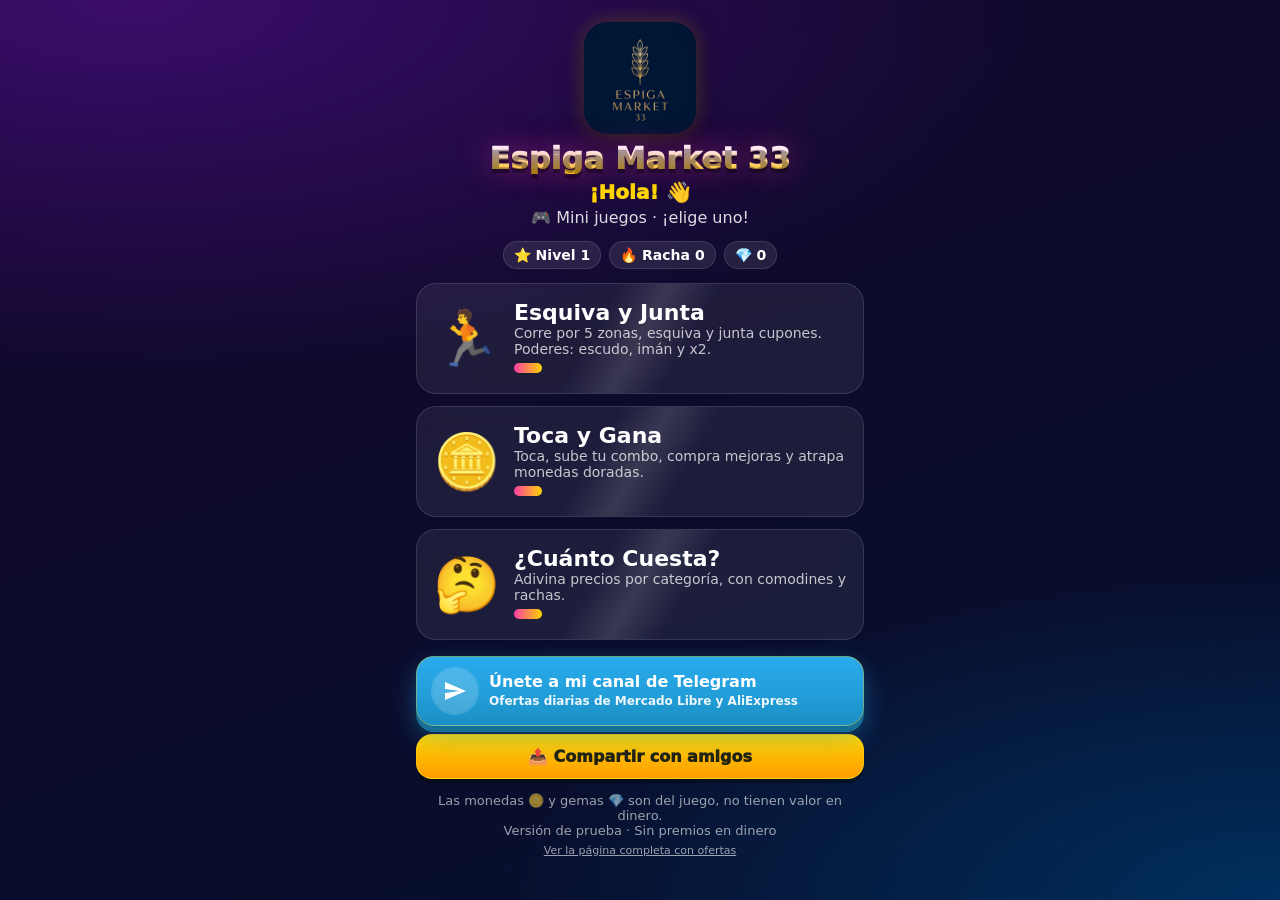
==== tg/index.html @ 1d0ddfe8 "Mini juegos de Telegram" ====
<!doctype html><html lang="es" data-tg-page="hub"><head><meta charset="utf-8"><meta name="viewport" content="width=device-width,initial-scale=1,maximum-scale=1,user-scalable=no,viewport-fit=cover"><meta name="theme-color" content="#14062b"><title>Mini juegos · Espiga Market 33</title><link rel="icon" type="image/png" href="../img/logo.png"><link rel="apple-touch-icon" href="../img/logo.png"><link rel="stylesheet" href="../motor.css"><link rel="stylesheet" href="tg.css"><script src="https://telegram.org/js/telegram-web-app.js"></script><script src="tg.js"></script>
<style>.gm{display:flex;align-items:center;gap:14px;text-align:left;color:#fff;text-decoration:none;position:relative;overflow:hidden;transition:transform .1s}.gm:active{transform:scale(.97)}.gm .e{font-size:54px;animation:floaty 2.4s ease-in-out infinite}.gm h2{font-size:22px}.gm p{opacity:.75;font-size:14px}.gm .rec{display:inline-block;margin-top:6px;font-size:12px;font-weight:900;color:var(--y,#FFD400)}.gm::before{content:"";position:absolute;inset:0;background:linear-gradient(120deg,transparent 40%,rgba(255,255,255,.12),transparent 60%);animation:shine2 3.5s infinite}@keyframes shine2{from{transform:translateX(-100%)}to{transform:translateX(100%)}}.stats{display:flex;justify-content:center;gap:8px;margin:14px 0;flex-wrap:wrap}</style></head>
<body><div class="wrap" style="text-align:center;padding-top:22px">
<img class="logo-lg" src="../img/logo.png" alt="Espiga Market 33" width="96" height="96"><div class="title" style="font-size:30px">Espiga Market 33</div>
<div class="tgx-hola" id="tgHola">¡Hola! 👋</div><p style="opacity:.85;margin-top:4px">🎮 Mini juegos · ¡elige uno!</p>
<div class="stats" id="st"></div>
<a class="card gm" href="esquiva.html"><div class="e">🏃</div><div><h2>Esquiva y Junta</h2><p>Corre por 5 zonas, esquiva y junta cupones. Poderes: escudo, imán y x2.</p><span class="rec" id="r-esquiva"></span></div></a>
<a class="card gm" href="toca.html"><div class="e" style="animation-delay:.3s">🪙</div><div><h2>Toca y Gana</h2><p>Toca, sube tu combo, compra mejoras y atrapa monedas doradas.</p><span class="rec" id="r-toca"></span></div></a>
<a class="card gm" href="cuanto.html"><div class="e" style="animation-delay:.6s">🤔</div><div><h2>¿Cuánto Cuesta?</h2><p>Adivina precios por categoría, con comodines y rachas.</p><span class="rec" id="r-cuanto"></span></div></a>
<a class="tg-btn" href="https://t.me/espigamarket33" target="_blank" rel="noopener"><span class="tg-ico" aria-hidden="true"><svg viewBox="0 0 24 24" fill="currentColor"><path d="M2.01 21 23 12 2.01 3 2 10l15 2-15 2z"/></svg></span><span class="tg-txt"><strong>Únete a mi canal de Telegram</strong><small>Ofertas diarias de Mercado Libre y AliExpress</small></span></a>
<button type="button" class="tgx-share" onclick="TG.compartir()">📤 Compartir con amigos</button>
<p class="muted" style="margin-top:14px">Las monedas 🪙 y gemas 💎 son del juego, no tienen valor en dinero.<br>Versión de prueba · Sin premios en dinero</p>
<p class="muted" style="font-size:11px;margin-top:6px"><a href="https://espigamarket33.github.io/" target="_blank" rel="noopener" style="color:inherit">Ver la página completa con ofertas</a></p></div>
<script>(function(){
function ld(k){try{return JSON.parse(localStorage.getItem('shv2_'+k)||'null')}catch(e){return null}}
function draw(){var p=ld('profile')||{};document.getElementById('st').innerHTML='<span class="pill">⭐ Nivel '+(p.lvl||1)+'</span><span class="pill">🔥 Racha '+(p.streak||0)+'</span><span class="pill">💎 '+(p.gems||0)+'</span>';
 ['esquiva','toca','cuanto'].forEach(function(id){var g=ld('g_'+id),b=0;if(g&&g.lb)Object.keys(g.lb).forEach(function(k){var l=g.lb[k];if(l&&l[0]&&l[0].s>b)b=l[0].s});var el=document.getElementById('r-'+id);if(el)el.textContent=b?'🏆 Tu récord: '+Number(b).toLocaleString('es-MX'):''})}
draw();addEventListener('pageshow',draw);
document.querySelectorAll('.gm').forEach(function(a){a.addEventListener('click',function(){TG.haptic('medium')})});
})()</script>
</body></html>
---- motor.css ----
/* Espiga Market 33 · motor de juegos v2 */
:root{--y:#FFD400;--p:#ff3ea5;--c:#29e6ff;--g:#3dff8a;--bg1:#14062b;--bg2:#05112e;--card:rgba(255,255,255,.07);--line:rgba(255,255,255,.12)}
*{box-sizing:border-box;margin:0;padding:0;-webkit-tap-highlight-color:transparent;user-select:none;-webkit-user-select:none}
html,body{height:100%;color:#fff;font-family:system-ui,-apple-system,"Segoe UI",Roboto,sans-serif;overscroll-behavior:none}
body{background:radial-gradient(120% 70% at 10% 0%,#3a0d6b 0%,transparent 60%),radial-gradient(100% 60% at 100% 100%,#002f5e 0%,transparent 60%),linear-gradient(160deg,var(--bg1),var(--bg2));background-attachment:fixed;overflow-x:hidden}
.brand{font-weight:900;letter-spacing:1px;background:linear-gradient(90deg,var(--y),#ff9d00,var(--p));-webkit-background-clip:text;background-clip:text;color:transparent;filter:drop-shadow(0 0 8px rgba(255,212,0,.35))}
.logo{width:42px;height:42px;border-radius:10px;object-fit:cover;flex:none;box-shadow:0 0 12px rgba(255,212,0,.25)}
.logo-lg{width:112px;height:112px;border-radius:24px;margin:0 auto 10px;display:block;object-fit:cover;box-shadow:0 8px 28px rgba(0,0,0,.35),0 0 20px rgba(255,212,0,.25)}
.brand-row{display:flex;align-items:center;justify-content:center;gap:10px;margin-top:6px}
.title{font-size:38px;font-weight:1000;line-height:1;letter-spacing:.5px;text-shadow:0 4px 0 rgba(0,0,0,.35),0 0 30px rgba(255,62,165,.5);background:linear-gradient(180deg,#fff 20%,var(--y));-webkit-background-clip:text;background-clip:text;color:transparent;animation:pulseT 2.4s ease-in-out infinite}
@keyframes pulseT{50%{transform:scale(1.04)}}
.btn{display:inline-flex;align-items:center;justify-content:center;gap:8px;background:linear-gradient(180deg,#ffe766,var(--y) 50%,#ffb800);color:#2a1600;border:0;border-radius:18px;padding:15px 26px;font-size:20px;font-weight:900;cursor:pointer;text-decoration:none;box-shadow:0 6px 0 #b37400,0 10px 24px rgba(255,190,0,.35);transition:transform .08s,box-shadow .08s;position:relative;overflow:hidden}
.btn:active{transform:translateY(4px);box-shadow:0 2px 0 #b37400,0 4px 10px rgba(255,190,0,.3)}
.btn::after{content:"";position:absolute;top:0;left:-60%;width:40%;height:100%;background:linear-gradient(90deg,transparent,rgba(255,255,255,.6),transparent);transform:skewX(-20deg);animation:shine 2.8s infinite}
@keyframes shine{0%,60%{left:-60%}100%{left:130%}}
.btn.big{font-size:24px;padding:18px 34px;width:100%}
.btn.sec{background:linear-gradient(180deg,#5a4b8a,#3a2d66);color:#fff;box-shadow:0 6px 0 #1f1640,0 10px 20px rgba(0,0,0,.3)}
.btn.sec::after{display:none}
.btn.sm{font-size:15px;padding:9px 14px;border-radius:14px;box-shadow:0 4px 0 #b37400}
.btn.sec.sm{box-shadow:0 4px 0 #1f1640}
.btn[disabled]{filter:grayscale(.8) brightness(.7);pointer-events:none}
.card{background:var(--card);border:1px solid var(--line);border-radius:20px;padding:16px;margin:12px 0;backdrop-filter:blur(8px);-webkit-backdrop-filter:blur(8px)}
.hidden{display:none!important}
.muted{opacity:.6;font-size:13px}
/* barra superior */
#sbar{position:sticky;top:0;z-index:40;display:flex;align-items:center;gap:8px;padding:8px 12px;background:linear-gradient(180deg,rgba(10,4,25,.92),rgba(10,4,25,.6));backdrop-filter:blur(10px);-webkit-backdrop-filter:blur(10px);border-bottom:1px solid var(--line)}
#sbar.fixed{position:fixed;left:0;right:0}
#sbar .lv{flex:1;display:flex;align-items:center;gap:8px;min-width:0}
#sbar .lvb{width:34px;height:34px;border-radius:50%;display:grid;place-items:center;font-weight:1000;font-size:15px;background:conic-gradient(var(--y) var(--pct,0%),rgba(255,255,255,.15) 0);position:relative;flex:none}
#sbar .lvb span{position:absolute;inset:3px;border-radius:50%;background:#1b0f38;display:grid;place-items:center}
#sbar .xpw{flex:1;min-width:0}
#sbar .xpt{font-size:11px;opacity:.8;white-space:nowrap;overflow:hidden;text-overflow:ellipsis}
#sbar .xpbar{height:8px;border-radius:6px;background:rgba(255,255,255,.12);overflow:hidden;margin-top:3px}
#sbar .xpbar div{height:100%;width:0;background:linear-gradient(90deg,var(--c),var(--g));box-shadow:0 0 10px var(--c);transition:width .6s cubic-bezier(.2,.9,.3,1.2)}
.pill{display:inline-flex;align-items:center;gap:4px;background:rgba(255,255,255,.09);border:1px solid var(--line);border-radius:999px;padding:5px 10px;font-weight:900;font-size:14px;white-space:nowrap}
.pill.btnp{cursor:pointer}
.bump{animation:bump .4s}
@keyframes bump{30%{transform:scale(1.35)}}
/* modales */
.modal{position:fixed;inset:0;z-index:60;display:flex;align-items:center;justify-content:center;padding:18px;background:rgba(5,0,15,.72);backdrop-filter:blur(6px);-webkit-backdrop-filter:blur(6px);animation:fadeIn .2s}
.modal .box{width:100%;max-width:420px;max-height:88vh;overflow:auto;background:linear-gradient(170deg,#2a1257,#120a2e);border:1px solid rgba(255,255,255,.18);border-radius:26px;padding:22px 18px;text-align:center;box-shadow:0 20px 60px rgba(0,0,0,.6),0 0 40px rgba(255,62,165,.25);animation:popIn .35s cubic-bezier(.2,1.4,.4,1)}
.modal h2{font-size:26px;font-weight:1000;margin-bottom:6px}
.modal .x{position:sticky;top:0;float:right;background:rgba(255,255,255,.12);border:0;color:#fff;width:34px;height:34px;border-radius:50%;font-size:18px;cursor:pointer}
@keyframes fadeIn{from{opacity:0}}
@keyframes popIn{from{transform:scale(.6);opacity:0}}
.big-emoji{font-size:80px;line-height:1.1;display:inline-block;animation:floaty 2s ease-in-out infinite}
@keyframes floaty{50%{transform:translateY(-8px) rotate(3deg)}}
/* recompensas diarias */
.days{display:grid;grid-template-columns:repeat(4,1fr);gap:8px;margin:14px 0}
.day{border-radius:14px;padding:8px 2px;background:rgba(255,255,255,.07);border:2px solid transparent;font-size:12px;font-weight:800}
.day b{display:block;font-size:22px;margin:2px 0}
.day.done{opacity:.45}
.day.now{border-color:var(--y);background:rgba(255,212,0,.15);box-shadow:0 0 18px rgba(255,212,0,.45);animation:bump 1.2s infinite}
.day.d7{grid-column:span 2;background:linear-gradient(135deg,rgba(255,62,165,.25),rgba(41,230,255,.2))}
/* listas */
.row{display:flex;align-items:center;gap:10px;text-align:left;padding:10px;border-radius:14px;background:rgba(255,255,255,.06);margin:8px 0}
.row .ic{font-size:30px;width:40px;text-align:center;flex:none}
.row .tx{flex:1;min-width:0}
.row .tx b{display:block;font-size:15px}
.row .tx small{opacity:.7;font-size:12px}
.row.lock{opacity:.45;filter:grayscale(1)}
.row.ok{background:linear-gradient(90deg,rgba(61,255,138,.18),rgba(255,255,255,.05))}
.pbar{height:7px;border-radius:6px;background:rgba(255,255,255,.12);overflow:hidden;margin-top:5px}
.pbar div{height:100%;background:linear-gradient(90deg,var(--y),var(--p));border-radius:6px}
.tabs{display:grid;grid-template-columns:repeat(4,1fr);gap:8px;margin:14px 0}
.tab{background:rgba(255,255,255,.08);border:1px solid var(--line);color:#fff;border-radius:16px;padding:10px 2px;font-size:12px;font-weight:800;cursor:pointer;position:relative}
.tab b{display:block;font-size:24px}
.dot{position:absolute;top:-4px;right:-4px;background:var(--p);color:#fff;border-radius:999px;font-size:11px;min-width:20px;height:20px;line-height:20px;padding:0 5px;box-shadow:0 0 10px var(--p);animation:bump 1.4s infinite}
table.lb{width:100%;border-collapse:collapse;text-align:left}
table.lb td{padding:8px 6px;border-bottom:1px solid var(--line);font-weight:700}
table.lb td:last-child{text-align:right;color:var(--y)}
table.lb tr.me td{background:rgba(255,212,0,.12)}
input.name{font-size:18px;padding:12px;border-radius:14px;border:2px solid rgba(255,255,255,.2);background:rgba(0,0,0,.35);color:#fff;width:100%;text-align:center;user-select:text;-webkit-user-select:text}
/* toasts / popups */
#toasts{position:fixed;top:58px;left:0;right:0;z-index:80;display:flex;flex-direction:column;align-items:center;gap:8px;pointer-events:none}
.toast{display:flex;align-items:center;gap:10px;max-width:92%;background:linear-gradient(90deg,#3b1580,#1a0b40);border:1px solid rgba(255,212,0,.6);border-radius:18px;padding:10px 16px;box-shadow:0 10px 30px rgba(0,0,0,.5),0 0 24px rgba(255,212,0,.35);animation:tIn .45s cubic-bezier(.2,1.5,.4,1),tOut .4s ease-in forwards 2.8s}
.toast .ic{font-size:30px}
.toast b{display:block;color:var(--y);font-size:12px;letter-spacing:1px;text-transform:uppercase}
@keyframes tIn{from{transform:translateY(-60px) scale(.7);opacity:0}}
@keyframes tOut{to{transform:translateY(-40px);opacity:0}}
.floater{position:fixed;z-index:90;pointer-events:none;font-weight:1000;font-size:24px;text-shadow:0 2px 0 rgba(0,0,0,.5),0 0 12px currentColor;animation:flt 1s ease-out forwards;transform:translate(-50%,-50%)}
@keyframes flt{0%{transform:translate(-50%,-50%) scale(.5);opacity:0}15%{transform:translate(-50%,-70%) scale(1.25);opacity:1}100%{transform:translate(-50%,-180%) scale(1);opacity:0}}
#fx{position:fixed;inset:0;pointer-events:none;z-index:85}
#flash{position:fixed;inset:0;pointer-events:none;z-index:84;opacity:0}
.shake{animation:shk .4s}
@keyframes shk{10%,50%,90%{transform:translate(-6px,3px)}30%,70%{transform:translate(6px,-3px)}}
.banner{position:fixed;left:0;right:0;top:40%;z-index:70;text-align:center;pointer-events:none;font-size:34px;font-weight:1000;text-shadow:0 0 20px var(--p),0 4px 0 rgba(0,0,0,.4);animation:ban 1.8s ease-in-out forwards}
.banner small{display:block;font-size:15px;letter-spacing:3px;color:var(--y)}
@keyframes ban{0%{transform:scale(2.5);opacity:0}15%{transform:scale(1);opacity:1}80%{opacity:1}100%{transform:scale(.9) translateY(-30px);opacity:0}}
.chest{font-size:110px;display:inline-block;cursor:pointer;filter:drop-shadow(0 0 25px rgba(255,212,0,.7));animation:wob 1s infinite}
@keyframes wob{0%,100%{transform:rotate(0)}20%{transform:rotate(-8deg) scale(1.05)}40%{transform:rotate(8deg) scale(1.05)}60%{transform:rotate(-4deg)}}
.rays{position:relative}
.rays::before{content:"";position:absolute;left:50%;top:50%;width:260px;height:260px;margin:-130px;background:repeating-conic-gradient(rgba(255,212,0,.25) 0 10deg,transparent 10deg 20deg);border-radius:50%;animation:spin 8s linear infinite;z-index:-1;-webkit-mask:radial-gradient(circle,#000 30%,transparent 70%);mask:radial-gradient(circle,#000 30%,transparent 70%)}
@keyframes spin{to{transform:rotate(360deg)}}
.score-big{font-size:58px;font-weight:1000;color:var(--y);text-shadow:0 0 24px rgba(255,212,0,.6)}
.rec{display:inline-block;background:linear-gradient(90deg,var(--p),var(--y));color:#200;border-radius:999px;padding:5px 14px;font-weight:1000;animation:bump 1s infinite}
.near{color:#ffb3d9;font-weight:900;margin:6px 0}
.wrap{max-width:480px;margin:0 auto;padding:12px 16px 30px}

/* Botón del canal de Telegram */
.tg-btn{display:flex;align-items:center;gap:12px;width:100%;box-sizing:border-box;text-decoration:none;color:#fff;background:linear-gradient(180deg,#2AABEE,#229ED9 55%,#1a8fc4);border:1px solid rgba(255,212,0,.35);border-radius:18px;padding:12px 16px;margin:16px 0 8px;text-align:left;box-shadow:0 6px 0 #156f99,0 10px 24px rgba(34,158,217,.4);transition:transform .08s,box-shadow .08s;position:relative;overflow:hidden;-webkit-tap-highlight-color:transparent}
.tg-btn:active{transform:translateY(4px);box-shadow:0 2px 0 #156f99,0 4px 10px rgba(34,158,217,.3)}
.tg-btn .tg-ico{flex:none;width:44px;height:44px;border-radius:50%;background:rgba(255,255,255,.18);display:grid;place-items:center;box-shadow:0 0 0 2px rgba(255,255,255,.15)}
.tg-btn .tg-ico svg{width:24px;height:24px;display:block}
.tg-btn .tg-txt{flex:1;min-width:0}
.tg-btn strong{display:block;font-size:16px;font-weight:900;line-height:1.2}
.tg-btn small{display:block;font-size:12px;opacity:.92;font-weight:700;margin-top:3px;line-height:1.3}
.tg-btn.sm{padding:10px 14px;border-radius:16px;margin:12px 0 8px;box-shadow:0 4px 0 #156f99,0 8px 18px rgba(34,158,217,.35)}
.tg-btn.sm .tg-ico{width:36px;height:36px}
.tg-btn.sm .tg-ico svg{width:20px;height:20px}
.tg-btn.sm strong{font-size:14px}
.tg-btn.sm small{font-size:11px}
---- tg/tg.css ----
/* Espiga Market 33 · ajustes para Telegram Mini App (se suma a ../motor.css) */
html{-webkit-tap-highlight-color:transparent}
body{padding-top:max(env(safe-area-inset-top,0px),var(--tgx-safe-top,0px));padding-bottom:max(env(safe-area-inset-bottom,0px),var(--tgx-safe-bottom,0px));padding-left:var(--tgx-safe-left,0px);padding-right:var(--tgx-safe-right,0px);overscroll-behavior:none;-webkit-user-select:none;user-select:none}
/* dentro de Telegram se usa el botón Atrás nativo */
html.in-tg #sbar .only-site{display:none}
.tgx-share{display:flex;align-items:center;justify-content:center;gap:8px;width:100%;box-sizing:border-box;margin:4px 0 10px;padding:12px 16px;border-radius:16px;border:1px solid rgba(255,212,0,.6);background:linear-gradient(180deg,#ffd400,#ff9d00);color:#221;font:inherit;font-weight:1000;font-size:16px;cursor:pointer;box-shadow:0 4px 0 rgba(0,0,0,.35);transition:transform .08s}
.tgx-share:active{transform:translateY(3px);box-shadow:0 1px 0 rgba(0,0,0,.35)}
.tgx-hola{font-weight:1000;font-size:20px;color:var(--y,#FFD400);margin-top:6px}
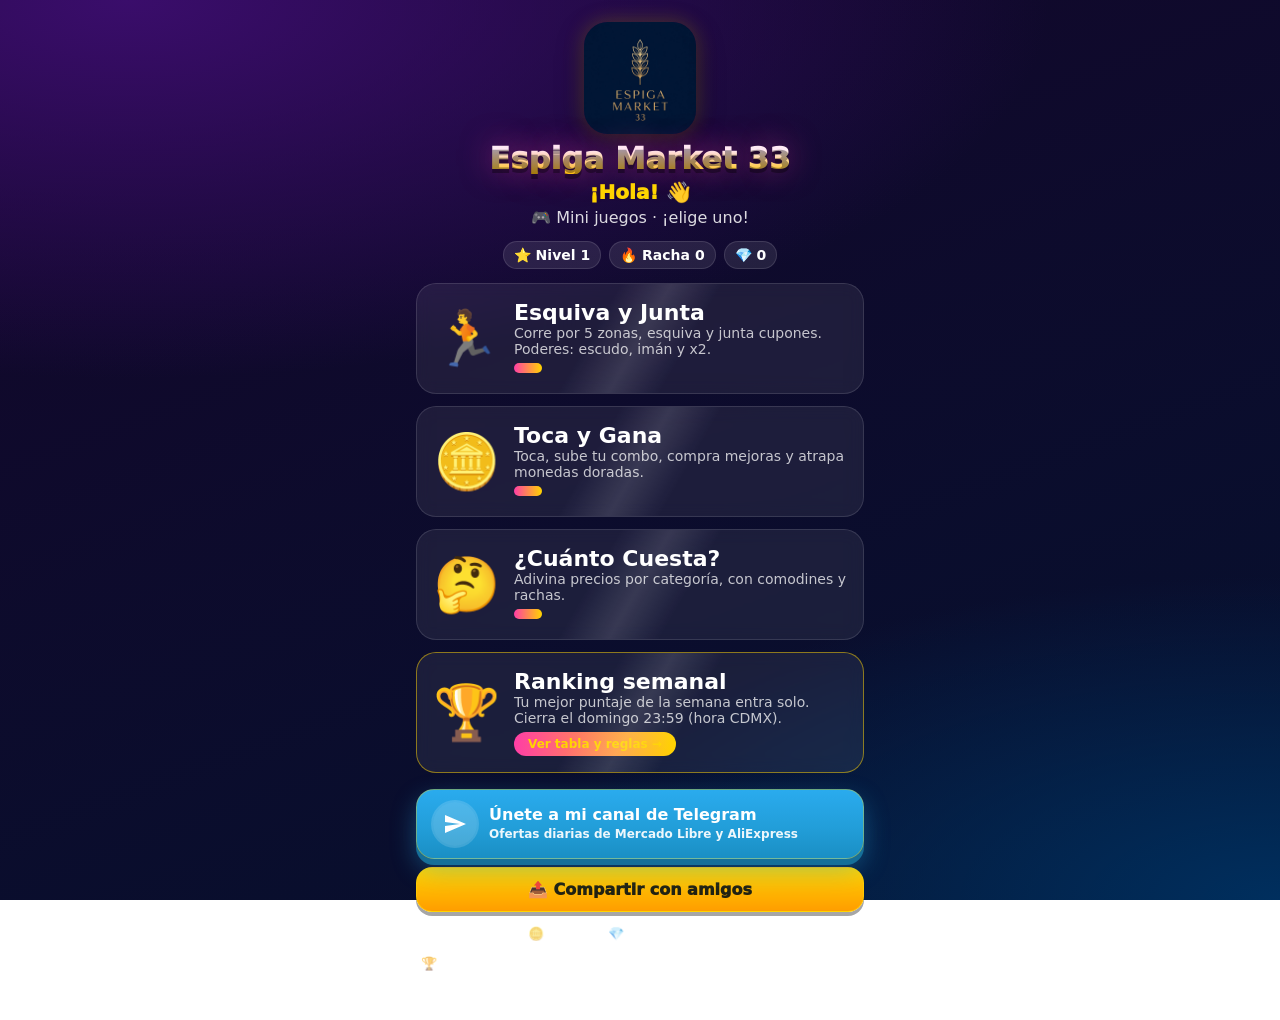
==== commit c3b06bbf: "Ranking semanal: envío cifrado y verificado (initData), tabla, reglas y proceso en GitHub Actions" ====
--- a/tg/index.html
+++ b/tg/index.html
@@ -1,4 +1,4 @@
-<!doctype html><html lang="es" data-tg-page="hub"><head><meta charset="utf-8"><meta name="viewport" content="width=device-width,initial-scale=1,maximum-scale=1,user-scalable=no,viewport-fit=cover"><meta name="theme-color" content="#14062b"><title>Mini juegos · Espiga Market 33</title><link rel="icon" type="image/png" href="../img/logo.png"><link rel="apple-touch-icon" href="../img/logo.png"><link rel="stylesheet" href="../motor.css"><link rel="stylesheet" href="tg.css"><script src="https://telegram.org/js/telegram-web-app.js"></script><script src="tg.js"></script>
+<!doctype html><html lang="es" data-tg-page="hub"><head><meta charset="utf-8"><meta name="viewport" content="width=device-width,initial-scale=1,maximum-scale=1,user-scalable=no,viewport-fit=cover"><meta name="theme-color" content="#14062b"><title>Mini juegos · Espiga Market 33</title><link rel="icon" type="image/png" href="../img/logo.png"><link rel="apple-touch-icon" href="../img/logo.png"><link rel="stylesheet" href="../motor.css"><link rel="stylesheet" href="tg.css"><script src="https://telegram.org/js/telegram-web-app.js"></script><script src="https://sad.adsgram.ai/js/sad.min.js"></script><script src="tg.js"></script><script src="ranking.js"></script>
 <style>.gm{display:flex;align-items:center;gap:14px;text-align:left;color:#fff;text-decoration:none;position:relative;overflow:hidden;transition:transform .1s}.gm:active{transform:scale(.97)}.gm .e{font-size:54px;animation:floaty 2.4s ease-in-out infinite}.gm h2{font-size:22px}.gm p{opacity:.75;font-size:14px}.gm .rec{display:inline-block;margin-top:6px;font-size:12px;font-weight:900;color:var(--y,#FFD400)}.gm::before{content:"";position:absolute;inset:0;background:linear-gradient(120deg,transparent 40%,rgba(255,255,255,.12),transparent 60%);animation:shine2 3.5s infinite}@keyframes shine2{from{transform:translateX(-100%)}to{transform:translateX(100%)}}.stats{display:flex;justify-content:center;gap:8px;margin:14px 0;flex-wrap:wrap}</style></head>
 <body><div class="wrap" style="text-align:center;padding-top:22px">
 <img class="logo-lg" src="../img/logo.png" alt="Espiga Market 33" width="96" height="96"><div class="title" style="font-size:30px">Espiga Market 33</div>
@@ -7,9 +7,10 @@
 <a class="card gm" href="esquiva.html"><div class="e">🏃</div><div><h2>Esquiva y Junta</h2><p>Corre por 5 zonas, esquiva y junta cupones. Poderes: escudo, imán y x2.</p><span class="rec" id="r-esquiva"></span></div></a>
 <a class="card gm" href="toca.html"><div class="e" style="animation-delay:.3s">🪙</div><div><h2>Toca y Gana</h2><p>Toca, sube tu combo, compra mejoras y atrapa monedas doradas.</p><span class="rec" id="r-toca"></span></div></a>
 <a class="card gm" href="cuanto.html"><div class="e" style="animation-delay:.6s">🤔</div><div><h2>¿Cuánto Cuesta?</h2><p>Adivina precios por categoría, con comodines y rachas.</p><span class="rec" id="r-cuanto"></span></div></a>
+<a class="card gm" href="ranking.html" style="border:1px solid rgba(255,212,0,.5)"><div class="e" style="animation-delay:.9s">🏆</div><div><h2>Ranking semanal</h2><p>Tu mejor puntaje de la semana entra solo. Cierra el domingo 23:59 (hora CDMX).</p><span class="rec">Ver tabla y reglas →</span></div></a>
 <a class="tg-btn" href="https://t.me/espigamarket33" target="_blank" rel="noopener"><span class="tg-ico" aria-hidden="true"><svg viewBox="0 0 24 24" fill="currentColor"><path d="M2.01 21 23 12 2.01 3 2 10l15 2-15 2z"/></svg></span><span class="tg-txt"><strong>Únete a mi canal de Telegram</strong><small>Ofertas diarias de Mercado Libre y AliExpress</small></span></a>
 <button type="button" class="tgx-share" onclick="TG.compartir()">📤 Compartir con amigos</button>
-<p class="muted" style="margin-top:14px">Las monedas 🪙 y gemas 💎 son del juego, no tienen valor en dinero.<br>Versión de prueba · Sin premios en dinero</p>
+<p class="muted" style="margin-top:14px">Las monedas 🪙 y gemas 💎 son del juego, no tienen valor en dinero.<br>🏆 Ranking semanal · premios que se anuncian en el canal · <a href="../reglas-ranking.html" style="color:inherit">Reglas</a></p>
 <p class="muted" style="font-size:11px;margin-top:6px"><a href="https://espigamarket33.github.io/" target="_blank" rel="noopener" style="color:inherit">Ver la página completa con ofertas</a></p></div>
 <script>(function(){
 function ld(k){try{return JSON.parse(localStorage.getItem('shv2_'+k)||'null')}catch(e){return null}}
--- a/tg/tg.css
+++ b/tg/tg.css
@@ -6,3 +6,8 @@
 .tgx-share{display:flex;align-items:center;justify-content:center;gap:8px;width:100%;box-sizing:border-box;margin:4px 0 10px;padding:12px 16px;border-radius:16px;border:1px solid rgba(255,212,0,.6);background:linear-gradient(180deg,#ffd400,#ff9d00);color:#221;font:inherit;font-weight:1000;font-size:16px;cursor:pointer;box-shadow:0 4px 0 rgba(0,0,0,.35);transition:transform .08s}
 .tgx-share:active{transform:translateY(3px);box-shadow:0 1px 0 rgba(0,0,0,.35)}
 .tgx-hola{font-weight:1000;font-size:20px;color:var(--y,#FFD400);margin-top:6px}
+
+/* botón de anuncio recompensado */
+.btn.tgx-ad,.tgx-ad{background:linear-gradient(180deg,#2ea6ff,#0088cc);color:#fff;border:0;box-shadow:0 4px 0 #005f91}
+.btn.tgx-ad:active,.tgx-ad:active{transform:translateY(3px);box-shadow:0 1px 0 #005f91}
+.btn.tgx-ad:disabled,.tgx-ad:disabled{opacity:.7;transform:none;box-shadow:none}
